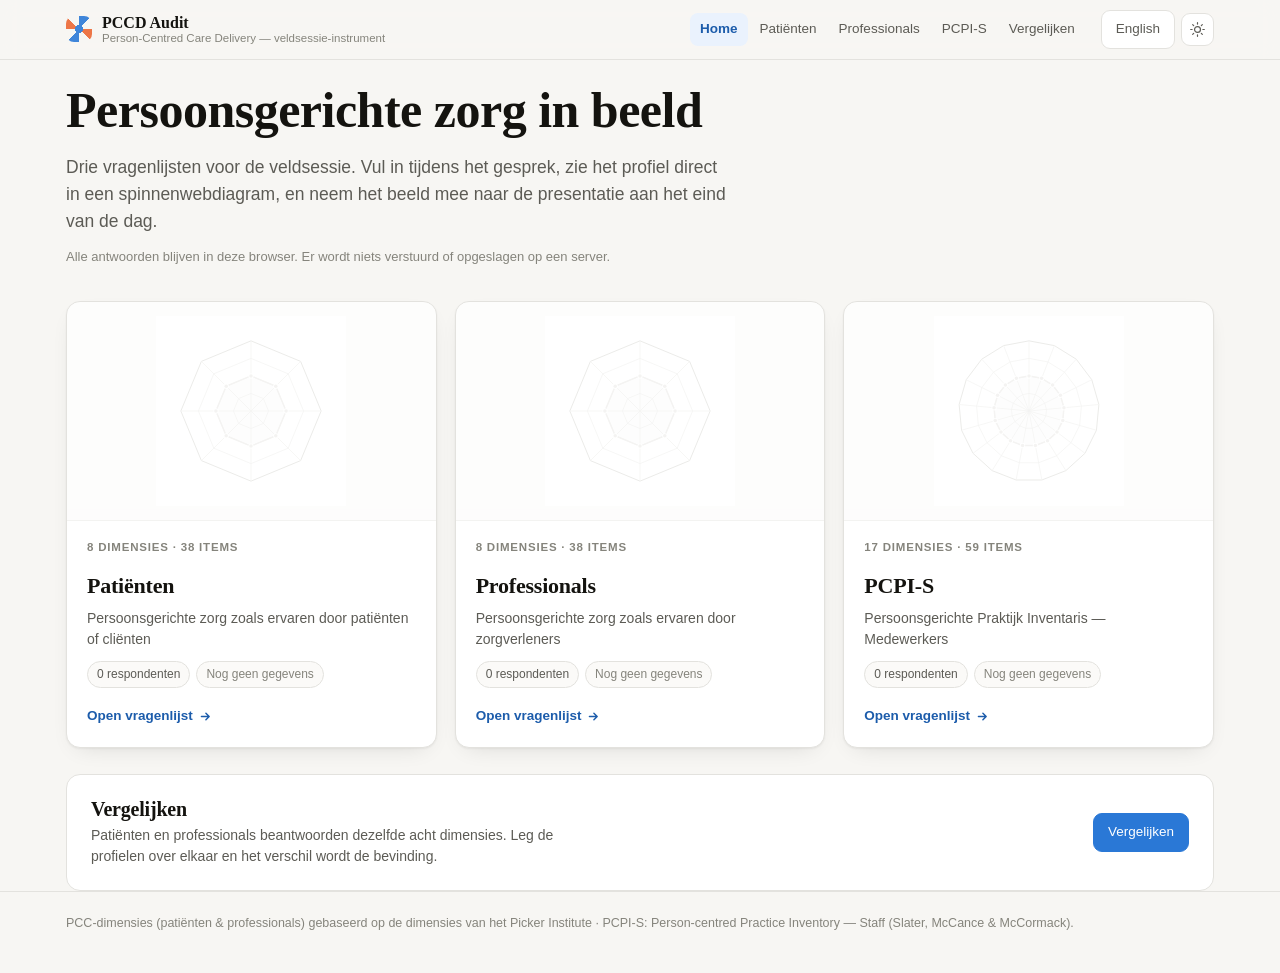
==== index.html @ f4ba57ad "Add files via upload" ====
<!doctype html>
<html lang="nl">
<head>
<meta charset="utf-8">
<meta name="viewport" content="width=device-width, initial-scale=1">
<title>PCCD Audit</title>
<meta name="description" content="Person-Centred Care Delivery — drie vragenlijsten met spinnenwebdiagram voor de veldsessie.">
<link rel="stylesheet" href="assets/styles.css">
<link rel="icon" href="data:image/svg+xml,%3Csvg xmlns='http://www.w3.org/2000/svg' viewBox='0 0 32 32'%3E%3Ccircle cx='16' cy='16' r='13' fill='none' stroke='%232a78d6' stroke-width='2'/%3E%3Ccircle cx='16' cy='16' r='6' fill='none' stroke='%23eb6834' stroke-width='2'/%3E%3C/svg%3E">
</head>
<body>
<header class="chrome"><div class="chrome-inner" data-chrome></div></header>

<main class="wrap">
  <section class="hero" id="hero"></section>
  <section class="cards" id="cards"></section>
  <section class="compare-cta" id="compareCta"></section>
</main>

<footer class="site"><div class="wrap">
  <p>PCC-dimensies (patiënten &amp; professionals) gebaseerd op de dimensies van het Picker Institute · PCPI-S: Person-centred Practice Inventory — Staff (Slater, McCance &amp; McCormack).</p>
</div></footer>

<script src="assets/i18n.js"></script>
<script src="assets/data.js"></script>
<script src="assets/radar.js"></script>
<script src="assets/app.js"></script>
<script>buildHome();</script>
</body>
</html>
---- assets/styles.css ----
/* PCCD Audit — stijl. Geen externe bronnen: werkt offline en op GitHub Pages. */

:root {
  color-scheme: light;
  --bg:            #f7f6f3;
  --surface:       #ffffff;
  --surface-2:     #fbfaf8;
  --border:        #e3e2de;
  --border-strong: #cfcec8;
  --text:          #14130f;
  --text-2:        #5c5b55;
  --text-3:        #85847c;
  --accent:        #2a78d6;
  --accent-ink:    #1c5cab;
  --accent-soft:   #eaf2fd;
  --series-2:      #eb6834;
  --series-3:      #1baf7a;
  --danger:        #c23b3b;
  --shadow:        0 1px 2px rgba(20,19,15,.05), 0 8px 24px -12px rgba(20,19,15,.16);
  --radius:        14px;
  --sans: -apple-system, BlinkMacSystemFont, "Segoe UI", Roboto, "Helvetica Neue", Arial, sans-serif;
  --serif: ui-serif, Georgia, "Iowan Old Style", "Times New Roman", serif;
}
@media (prefers-color-scheme: dark) {
  :root:not([data-theme="light"]) {
    color-scheme: dark;
    --bg:            #111114;
    --surface:       #17171a;
    --surface-2:     #1d1d21;
    --border:        #2c2c32;
    --border-strong: #3d3d45;
    --text:          #f4f4f2;
    --text-2:        #a8a7a0;
    --text-3:        #85847c;
    --accent:        #3987e5;
    --accent-ink:    #86b6ef;
    --accent-soft:   #16243a;
    --series-2:      #d95926;
    --series-3:      #199e70;
    --danger:        #e66767;
    --shadow:        0 1px 2px rgba(0,0,0,.4), 0 10px 28px -14px rgba(0,0,0,.7);
  }
}
:root[data-theme="dark"] {
  color-scheme: dark;
  --bg:            #111114;
  --surface:       #17171a;
  --surface-2:     #1d1d21;
  --border:        #2c2c32;
  --border-strong: #3d3d45;
  --text:          #f4f4f2;
  --text-2:        #a8a7a0;
  --text-3:        #85847c;
  --accent:        #3987e5;
  --accent-ink:    #86b6ef;
  --accent-soft:   #16243a;
  --series-2:      #d95926;
  --series-3:      #199e70;
  --danger:        #e66767;
  --shadow:        0 1px 2px rgba(0,0,0,.4), 0 10px 28px -14px rgba(0,0,0,.7);
}

* { box-sizing: border-box; }
html { -webkit-text-size-adjust: 100%; }
body {
  margin: 0;
  background: var(--bg);
  color: var(--text);
  font-family: var(--sans);
  font-size: 16px;
  line-height: 1.55;
  -webkit-font-smoothing: antialiased;
}
h1, h2, h3 { font-family: var(--serif); font-weight: 600; line-height: 1.2; letter-spacing: -.01em; margin: 0; }
p { margin: 0; }
a { color: inherit; }

.wrap { max-width: 1180px; margin: 0 auto; padding: 0 16px; }

/* ---------- chrome ---------- */
.chrome {
  position: sticky; top: 0; z-index: 40;
  background: color-mix(in srgb, var(--bg) 88%, transparent);
  backdrop-filter: saturate(140%) blur(10px);
  border-bottom: 1px solid var(--border);
}
.chrome-inner {
  max-width: 1180px; margin: 0 auto; padding: 10px 16px;
  display: flex; align-items: center; gap: 16px; flex-wrap: wrap;
}
.brand { display: flex; align-items: center; gap: 10px; text-decoration: none; margin-right: auto; }
.brand-mark {
  width: 26px; height: 26px; border-radius: 8px; flex: none;
  background:
    radial-gradient(circle at 50% 50%, var(--accent) 0 22%, transparent 23%),
    conic-gradient(from 0deg, var(--accent) 0 12%, transparent 12% 25%, var(--series-2) 25% 37%, transparent 37% 50%,
                   var(--accent) 50% 62%, transparent 62% 75%, var(--series-2) 75% 87%, transparent 87%);
  opacity: .9;
}
.brand-text { display: flex; flex-direction: column; line-height: 1.15; }
.brand-text b { font-family: var(--serif); font-size: 16px; font-weight: 600; }
.brand-text small { font-size: 11.5px; color: var(--text-3); }
.nav { display: flex; gap: 2px; flex-wrap: wrap; }
.nav a {
  text-decoration: none; font-size: 13.5px; color: var(--text-2);
  padding: 6px 10px; border-radius: 8px;
}
.nav a:hover { background: var(--surface); color: var(--text); }
.nav a[aria-current="page"] { background: var(--accent-soft); color: var(--accent-ink); font-weight: 600; }
.chrome-actions { display: flex; gap: 6px; align-items: center; }

@media (max-width: 780px) {
  .chrome-inner { padding: 8px 16px; row-gap: 7px; }
  .brand { order: 1; margin-right: auto; }
  .chrome-actions { order: 2; }
  .nav {
    order: 3; flex: 1 0 100%; flex-wrap: nowrap; overflow-x: auto;
    scrollbar-width: none; -webkit-overflow-scrolling: touch;
    margin: 0 -16px; padding: 0 16px;
  }
  .nav::-webkit-scrollbar { display: none; }
  .nav a { flex: none; white-space: nowrap; }
  .brand-text small { display: none; }
}

/* ---------- knoppen ---------- */
.btn, .ghost {
  font: inherit; font-size: 13.5px; font-weight: 500;
  border-radius: 9px; padding: 8px 14px; cursor: pointer;
  border: 1px solid transparent; transition: background .12s, border-color .12s, color .12s;
}
.btn { background: var(--accent); color: #fff; border-color: var(--accent); }
a.btn, a.ghost { text-decoration: none; display: inline-flex; align-items: center; }
.btn:hover { background: var(--accent-ink); border-color: var(--accent-ink); }
.ghost { background: var(--surface); color: var(--text-2); border-color: var(--border); }
.ghost:hover { color: var(--text); border-color: var(--border-strong); }
.ghost.danger:hover { color: var(--danger); border-color: var(--danger); }
.small { font-size: 12.5px; padding: 6px 11px; }
.icon { padding: 7px; display: grid; place-items: center; }
:root[data-theme="dark"] .icon svg, :root:not([data-theme="light"]) .icon svg { }

/* ---------- pagina ---------- */
main { padding: 32px 0 72px; }
.page-head { max-width: 760px; margin-bottom: 26px; }
.eyebrow, .card-eyebrow {
  display: inline-block; font-size: 11.5px; letter-spacing: .07em; text-transform: uppercase;
  color: var(--text-3); font-weight: 600; margin-bottom: 8px;
}
h1 { font-size: clamp(28px, 4.2vw, 40px); margin-bottom: 10px; }
.lead { color: var(--text-2); font-size: 16.5px; max-width: 68ch; }
.fineprint { color: var(--text-3); font-size: 13px; }

/* ---------- home ---------- */
.hero { max-width: 720px; margin: 20px 0 34px; }
.hero h1 { font-size: clamp(32px, 5.5vw, 50px); margin-bottom: 14px; }
.hero .lead { font-size: 17.5px; margin-bottom: 12px; }

.cards { display: grid; gap: 18px; grid-template-columns: repeat(auto-fit, minmax(290px, 1fr)); }
.card {
  display: flex; flex-direction: column; text-decoration: none;
  background: var(--surface); border: 1px solid var(--border);
  border-radius: var(--radius); overflow: hidden; box-shadow: var(--shadow);
  transition: transform .14s ease, border-color .14s ease, box-shadow .14s ease;
}
.card:hover { transform: translateY(-2px); border-color: var(--border-strong); }
.card-viz {
  background: var(--surface-2); border-bottom: 1px solid var(--border);
  display: grid; place-items: center; padding: 14px 0;
}
.card-viz svg { width: 190px; height: 190px; display: block; }
.card-viz.is-placeholder { opacity: .4; }
.card-body { padding: 18px 20px 20px; display: flex; flex-direction: column; gap: 8px; flex: 1; }
.card-body h2 { font-size: 22px; }
.card-body p { color: var(--text-2); font-size: 14px; }
.card-meta { display: flex; gap: 6px; flex-wrap: wrap; margin-top: 2px; }
.chip {
  font-size: 12px; padding: 3px 9px; border-radius: 99px;
  background: var(--surface-2); border: 1px solid var(--border); color: var(--text-2);
}
.chip-on { background: var(--accent-soft); border-color: transparent; color: var(--accent-ink); font-weight: 600; }
.chip-muted { color: var(--text-3); }
.card-cta {
  margin-top: auto; padding-top: 10px; font-size: 13.5px; font-weight: 600; color: var(--accent-ink);
  display: inline-flex; align-items: center; gap: 6px;
}
.card:hover .card-cta svg { transform: translateX(2px); }
.card-cta svg { transition: transform .14s; }

.compare-cta {
  margin-top: 26px; padding: 22px 24px; border-radius: var(--radius);
  background: var(--surface); border: 1px solid var(--border);
  display: flex; gap: 20px; align-items: center; justify-content: space-between; flex-wrap: wrap;
}
.compare-cta h2 { font-size: 20px; margin-bottom: 4px; }
.compare-cta p { color: var(--text-2); font-size: 14px; max-width: 62ch; }

/* ---------- toolbar ---------- */
.toolbar {
  display: flex; gap: 16px; flex-wrap: wrap; align-items: flex-end;
  background: var(--surface); border: 1px solid var(--border);
  border-radius: var(--radius); padding: 14px 16px; margin-bottom: 14px;
}
.field { display: flex; flex-direction: column; gap: 5px; min-width: 190px; flex: 1 1 190px; }
.field > span { font-size: 12px; font-weight: 600; color: var(--text-2); }
.field input, .field select {
  font: inherit; font-size: 14px; padding: 8px 10px;
  border: 1px solid var(--border); border-radius: 9px;
  background: var(--surface-2); color: var(--text);
}
.field input:focus, .field select:focus { outline: 2px solid var(--accent); outline-offset: 1px; }
.field-actions { display: flex; gap: 6px; flex-wrap: wrap; }

.progress { display: flex; align-items: center; gap: 12px; flex-wrap: wrap; margin-bottom: 22px; }
.progress-bar { flex: 1 1 160px; height: 6px; background: var(--border); border-radius: 99px; overflow: hidden; }
.progress-bar span { display: block; height: 100%; width: 0; background: var(--accent); border-radius: 99px; transition: width .2s; }
.progress-text { font-size: 13px; font-weight: 600; color: var(--text-2); }
.progress-note { font-size: 12px; color: var(--text-3); }

/* ---------- layout ---------- */
.layout { display: grid; gap: 26px; grid-template-columns: minmax(0, 1fr); align-items: start; }
@media (min-width: 1000px) {
  .layout { grid-template-columns: minmax(0, 1fr) 470px; }
  .results { position: sticky; top: 76px; }
  .layout.layout-stack { grid-template-columns: minmax(0, 1fr); }
  .layout.layout-stack .results { position: static; order: -1; }
  .layout.layout-stack .viz-wrap svg.radar { max-width: 900px; margin: 0 auto; }
}

/* ---------- vragen ---------- */
.stem { font-family: var(--serif); font-size: 18px; color: var(--text); margin-bottom: 18px; }
.domain-head {
  font-size: 13px; letter-spacing: .07em; text-transform: uppercase; color: var(--accent-ink);
  font-family: var(--sans); font-weight: 700; margin: 26px 0 6px; padding-bottom: 6px;
  border-bottom: 1px solid var(--border);
}
.dim {
  background: var(--surface); border: 1px solid var(--border);
  border-radius: var(--radius); padding: 16px 18px; margin-bottom: 14px;
}
.dim-head { font-size: 17px; margin-bottom: 10px; }
.item { padding: 12px 0; border-top: 1px solid var(--border); }
.dim .item:first-of-type { border-top: 0; padding-top: 2px; }
.item-text { font-size: 14.5px; margin-bottom: 9px; display: flex; gap: 9px; }
.item-id {
  flex: none; min-width: 22px; font-size: 11.5px; font-weight: 700; color: var(--text-3);
  font-variant-numeric: tabular-nums; padding-top: 3px;
}
.opts { display: flex; gap: 6px; flex-wrap: wrap; align-items: center; padding-left: 31px; }
.opt {
  position: relative; display: inline-flex; align-items: center; gap: 6px;
  border: 1px solid var(--border); border-radius: 9px; padding: 5px 10px;
  cursor: pointer; font-size: 12.5px; color: var(--text-2); background: var(--surface-2);
  transition: border-color .1s, background .1s, color .1s;
}
.opt:hover { border-color: var(--border-strong); color: var(--text); }
.opt input { position: absolute; opacity: 0; width: 1px; height: 1px; }
.opt input:focus-visible ~ .opt-num { outline: 2px solid var(--accent); outline-offset: 2px; border-radius: 4px; }
.opt-num { font-weight: 700; font-variant-numeric: tabular-nums; }
.opt-lab { display: none; }
.opt { min-width: 38px; justify-content: center; }
.opt.on { background: var(--accent-soft); border-color: var(--accent); color: var(--accent-ink); font-weight: 600; }
.opt.on .opt-lab { display: inline; }
.opt-na.on { background: var(--surface-2); border-color: var(--border-strong); color: var(--text-2); }

.clear {
  font: inherit; font-size: 12px; background: none; border: 0; color: var(--text-3);
  cursor: pointer; text-decoration: underline; padding: 4px 6px;
}
.clear:hover { color: var(--danger); }

.scalekey {
  display: flex; flex-wrap: wrap; gap: 4px 14px; margin-bottom: 16px;
  font-size: 12px; color: var(--text-3);
}
.scalekey span { display: inline-flex; align-items: center; gap: 5px; }
.scalekey b {
  display: inline-grid; place-items: center; min-width: 19px; height: 19px;
  border-radius: 6px; background: var(--surface); border: 1px solid var(--border);
  color: var(--text-2); font-size: 11.5px;
}

/* ---------- resultaten ---------- */
.results {
  background: var(--surface); border: 1px solid var(--border);
  border-radius: var(--radius); padding: 18px 18px 20px; box-shadow: var(--shadow);
}
.results-head h2 { font-size: 20px; margin-bottom: 4px; }
.results-head .fineprint { margin-bottom: 10px; }
.seg { display: inline-flex; border: 1px solid var(--border); border-radius: 9px; overflow: hidden; margin: 0 6px 10px 0; }
.seg button {
  font: inherit; font-size: 12.5px; padding: 6px 11px; border: 0; cursor: pointer;
  background: var(--surface-2); color: var(--text-2);
}
.seg button + button { border-left: 1px solid var(--border); }
.seg button.on { background: var(--accent-soft); color: var(--accent-ink); font-weight: 600; }
.viz-wrap { position: relative; margin: 6px 0 10px; }
.viz-wrap svg.radar { width: 100%; max-width: 720px; height: auto; display: block; margin: 0 auto; border-radius: 10px; }
.viz-title { font-size: 15px; margin-bottom: 4px; text-align: center; }
.viz-duo { display: grid; gap: 18px; grid-template-columns: repeat(auto-fit, minmax(320px, 1fr)); }
.viz-empty {
  color: var(--text-3); font-size: 13.5px; text-align: center;
  padding: 44px 16px; border: 1px dashed var(--border-strong); border-radius: 10px;
}
.viz-tip {
  position: absolute; transform: translate(-50%, calc(-100% - 12px));
  background: var(--text); color: var(--bg); font-size: 12px; line-height: 1.4;
  padding: 7px 10px; border-radius: 8px; pointer-events: none; white-space: nowrap; z-index: 5;
  box-shadow: 0 6px 20px -8px rgba(0,0,0,.5);
}
.viz-tip strong { display: block; margin-bottom: 2px; }
.viz-tip-row { display: flex; align-items: center; gap: 6px; }
.viz-tip-row i { width: 8px; height: 8px; border-radius: 99px; display: inline-block; }

.tbl { width: 100%; border-collapse: collapse; font-size: 13.5px; margin: 6px 0 10px; }
.tbl th, .tbl td { text-align: left; padding: 7px 8px; border-bottom: 1px solid var(--border); }
.tbl th { font-size: 11.5px; text-transform: uppercase; letter-spacing: .05em; color: var(--text-3); font-weight: 700; }
.tbl .num { text-align: right; font-variant-numeric: tabular-nums; }
.tbl .muted { color: var(--text-3); }
.tbl .flag { color: var(--series-2); font-weight: 700; }
.tbl .tr-head th {
  padding-top: 14px; color: var(--accent-ink); font-size: 11.5px; border-bottom-color: var(--border-strong);
}
.export { display: flex; gap: 6px; flex-wrap: wrap; margin-top: 12px; }

.panel {
  background: var(--surface); border: 1px solid var(--border);
  border-radius: var(--radius); padding: 20px 22px; margin: 22px 0;
}
.panel h2 { font-size: 21px; margin-bottom: 4px; }
.callout {
  background: var(--accent-soft); color: var(--accent-ink);
  border-radius: 10px; padding: 10px 13px; font-size: 14px; margin: 10px 0;
}

footer.site {
  border-top: 1px solid var(--border); padding: 22px 0 40px;
  color: var(--text-3); font-size: 12.5px;
}
footer.site a { color: var(--text-2); }

/* ---------- afdrukken ---------- */
@media print {
  .chrome, .no-print, footer.site { display: none !important; }
  body { background: #fff; }
  main { padding: 0; }
  .layout { display: block; }
  .results { border: 0; box-shadow: none; padding: 0; position: static; }
  .panel { border: 0; padding: 0; }
  .viz-wrap svg.radar { max-width: 620px; margin: 0 auto; }
  .tbl { font-size: 11.5px; }
  a[href]:after { content: ''; }
}
@media (prefers-reduced-motion: reduce) {
  * { transition: none !important; animation: none !important; }
}
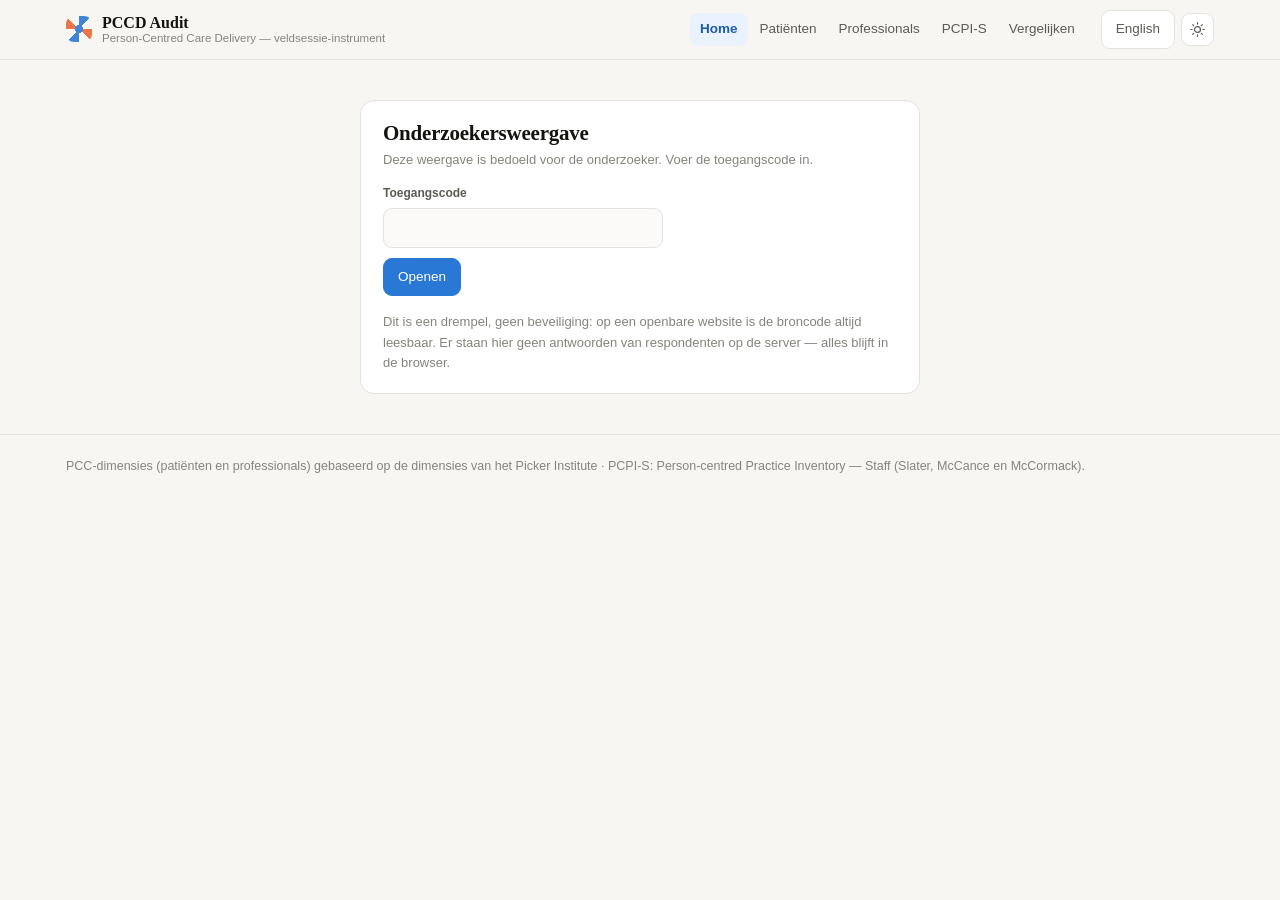
==== commit b7c58add: "Add files via upload" ====
--- a/index.html
+++ b/index.html
@@ -15,15 +15,18 @@
   <section class="hero" id="hero"></section>
   <section class="cards" id="cards"></section>
   <section class="compare-cta" id="compareCta"></section>
+  <section id="shareBox"></section>
+  <section id="importBox"></section>
 </main>
 
-<footer class="site"><div class="wrap">
-  <p>PCC-dimensies (patiënten &amp; professionals) gebaseerd op de dimensies van het Picker Institute · PCPI-S: Person-centred Practice Inventory — Staff (Slater, McCance &amp; McCormack).</p>
-</div></footer>
+<footer class="site"><div class="wrap"><p data-footer="sources"></p></div></footer>
 
+<script src="assets/config.js"></script>
 <script src="assets/i18n.js"></script>
 <script src="assets/data.js"></script>
 <script src="assets/radar.js"></script>
+<script src="assets/advice.js"></script>
+<script src="assets/participant.js"></script>
 <script src="assets/app.js"></script>
 <script>buildHome();</script>
 </body>
--- a/assets/styles.css
+++ b/assets/styles.css
@@ -338,7 +338,70 @@
 }
 footer.site a { color: var(--text-2); }
 
+
+/* ---------- advies ---------- */
+.advice-head { display: flex; align-items: center; gap: 10px; flex-wrap: wrap; margin-bottom: 8px; }
+.advice-head h2 { margin: 0; }
+.advice-summary { font-size: 16px; color: var(--text); max-width: 74ch; margin: 6px 0 4px; }
+.advice-sub {
+  font-family: var(--sans); font-size: 12px; letter-spacing: .07em; text-transform: uppercase;
+  font-weight: 700; color: var(--text-3); margin: 22px 0 10px;
+}
+.advice-grid { display: grid; gap: 12px; grid-template-columns: repeat(auto-fit, minmax(300px, 1fr)); }
+.advice-item {
+  border: 1px solid var(--border); border-left: 3px solid var(--border-strong);
+  border-radius: 10px; padding: 13px 15px; background: var(--surface-2);
+}
+.advice-item header { display: flex; align-items: center; gap: 9px; margin-bottom: 6px; flex-wrap: wrap; }
+.advice-item h4 { font-family: var(--serif); font-size: 16.5px; font-weight: 600; margin: 0; flex: 1 1 auto; }
+.advice-score { font-variant-numeric: tabular-nums; font-weight: 700; font-size: 15px; color: var(--text-2); }
+.advice-beeld { font-size: 14px; color: var(--text-2); }
+.advice-actie { font-size: 14px; color: var(--text); margin-top: 7px; }
+.advice-actie strong { color: var(--text-2); font-weight: 600; }
+.advice-laag   { border-left-color: var(--series-2); }
+.advice-midden { border-left-color: var(--accent); }
+.advice-hoog   { border-left-color: var(--series-3); }
+
+.badge {
+  font-size: 11.5px; font-weight: 700; letter-spacing: .02em;
+  padding: 2.5px 9px; border-radius: 99px; white-space: nowrap;
+  border: 1px solid transparent;
+}
+.badge-laag   { background: color-mix(in srgb, var(--series-2) 14%, transparent); color: var(--series-2); }
+.badge-midden { background: var(--accent-soft); color: var(--accent-ink); }
+.badge-hoog   { background: color-mix(in srgb, var(--series-3) 15%, transparent); color: var(--series-3); }
+
+/* ---------- deelnemersmodus ---------- */
+.card-role {
+  font: inherit; text-align: left; cursor: pointer; border: 1px solid var(--border);
+  background: var(--surface); color: inherit;
+}
+.card-role .card-body { padding: 20px 22px 22px; }
+.finish-bar {
+  position: sticky; bottom: 0; z-index: 20; margin-top: 18px;
+  padding: 14px 0 18px; display: flex; justify-content: center;
+  background: linear-gradient(to top, var(--bg) 62%, transparent);
+}
+.finish-bar .btn { font-size: 15px; padding: 11px 24px; }
+
+.codebox {
+  width: 100%; font-family: ui-monospace, SFMono-Regular, Menlo, Consolas, monospace;
+  font-size: 12px; line-height: 1.5; padding: 10px 12px; resize: vertical;
+  border: 1px solid var(--border); border-radius: 10px;
+  background: var(--surface-2); color: var(--text); word-break: break-all;
+}
+.linkrow { display: flex; gap: 8px; flex-wrap: wrap; align-items: center; margin-top: 12px; }
+.linkrow input {
+  flex: 1 1 260px; font: inherit; font-size: 13px; padding: 8px 11px;
+  border: 1px solid var(--border); border-radius: 9px;
+  background: var(--surface-2); color: var(--text-2);
+}
+.import-msg { font-size: 13px; color: var(--text-2); align-self: center; }
+.lock { max-width: 560px; margin: 40px auto; }
+.lock-err { color: var(--danger); font-size: 13.5px; margin-top: 8px; }
+
 /* ---------- afdrukken ---------- */
+
 @media print {
   .chrome, .no-print, footer.site { display: none !important; }
   body { background: #fff; }
@@ -346,6 +409,8 @@
   .layout { display: block; }
   .results { border: 0; box-shadow: none; padding: 0; position: static; }
   .panel { border: 0; padding: 0; }
+  .advice-item { break-inside: avoid; }
+  .finish-bar { display: none !important; }
   .viz-wrap svg.radar { max-width: 620px; margin: 0 auto; }
   .tbl { font-size: 11.5px; }
   a[href]:after { content: ''; }
